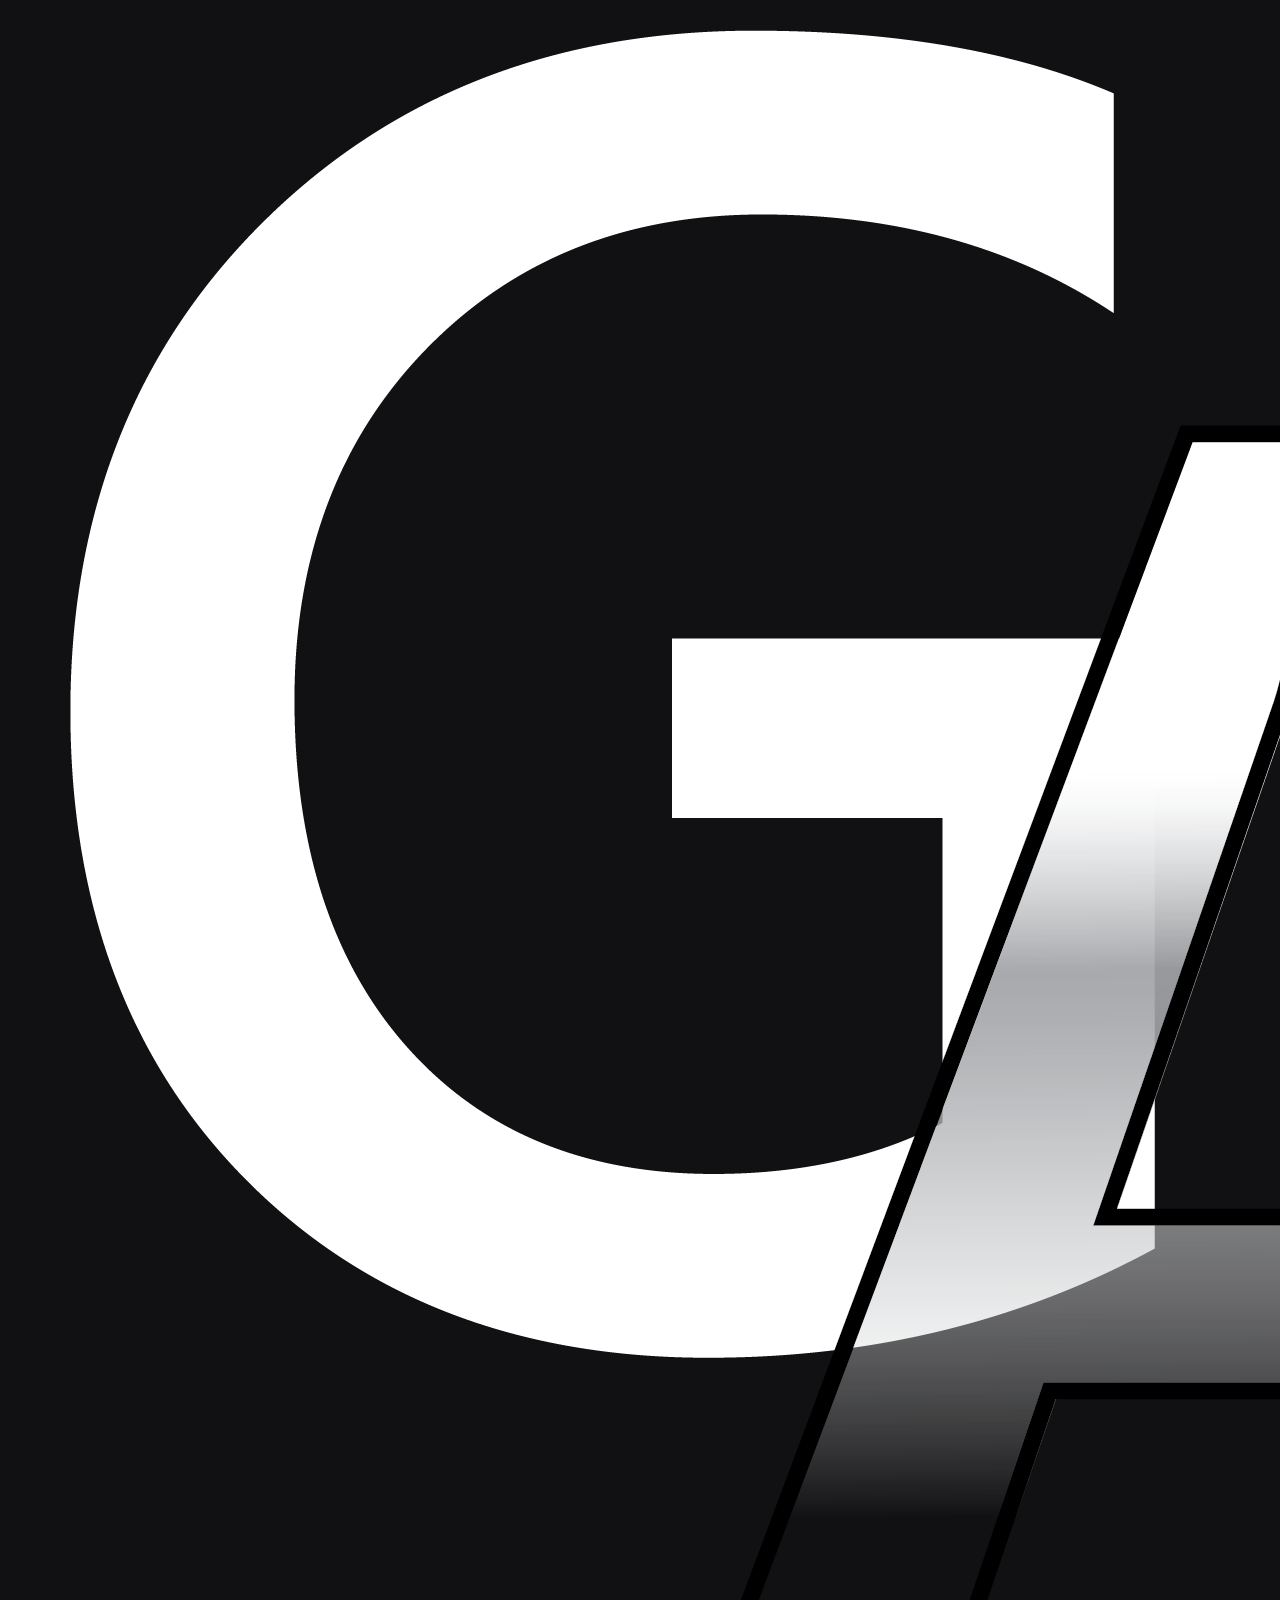
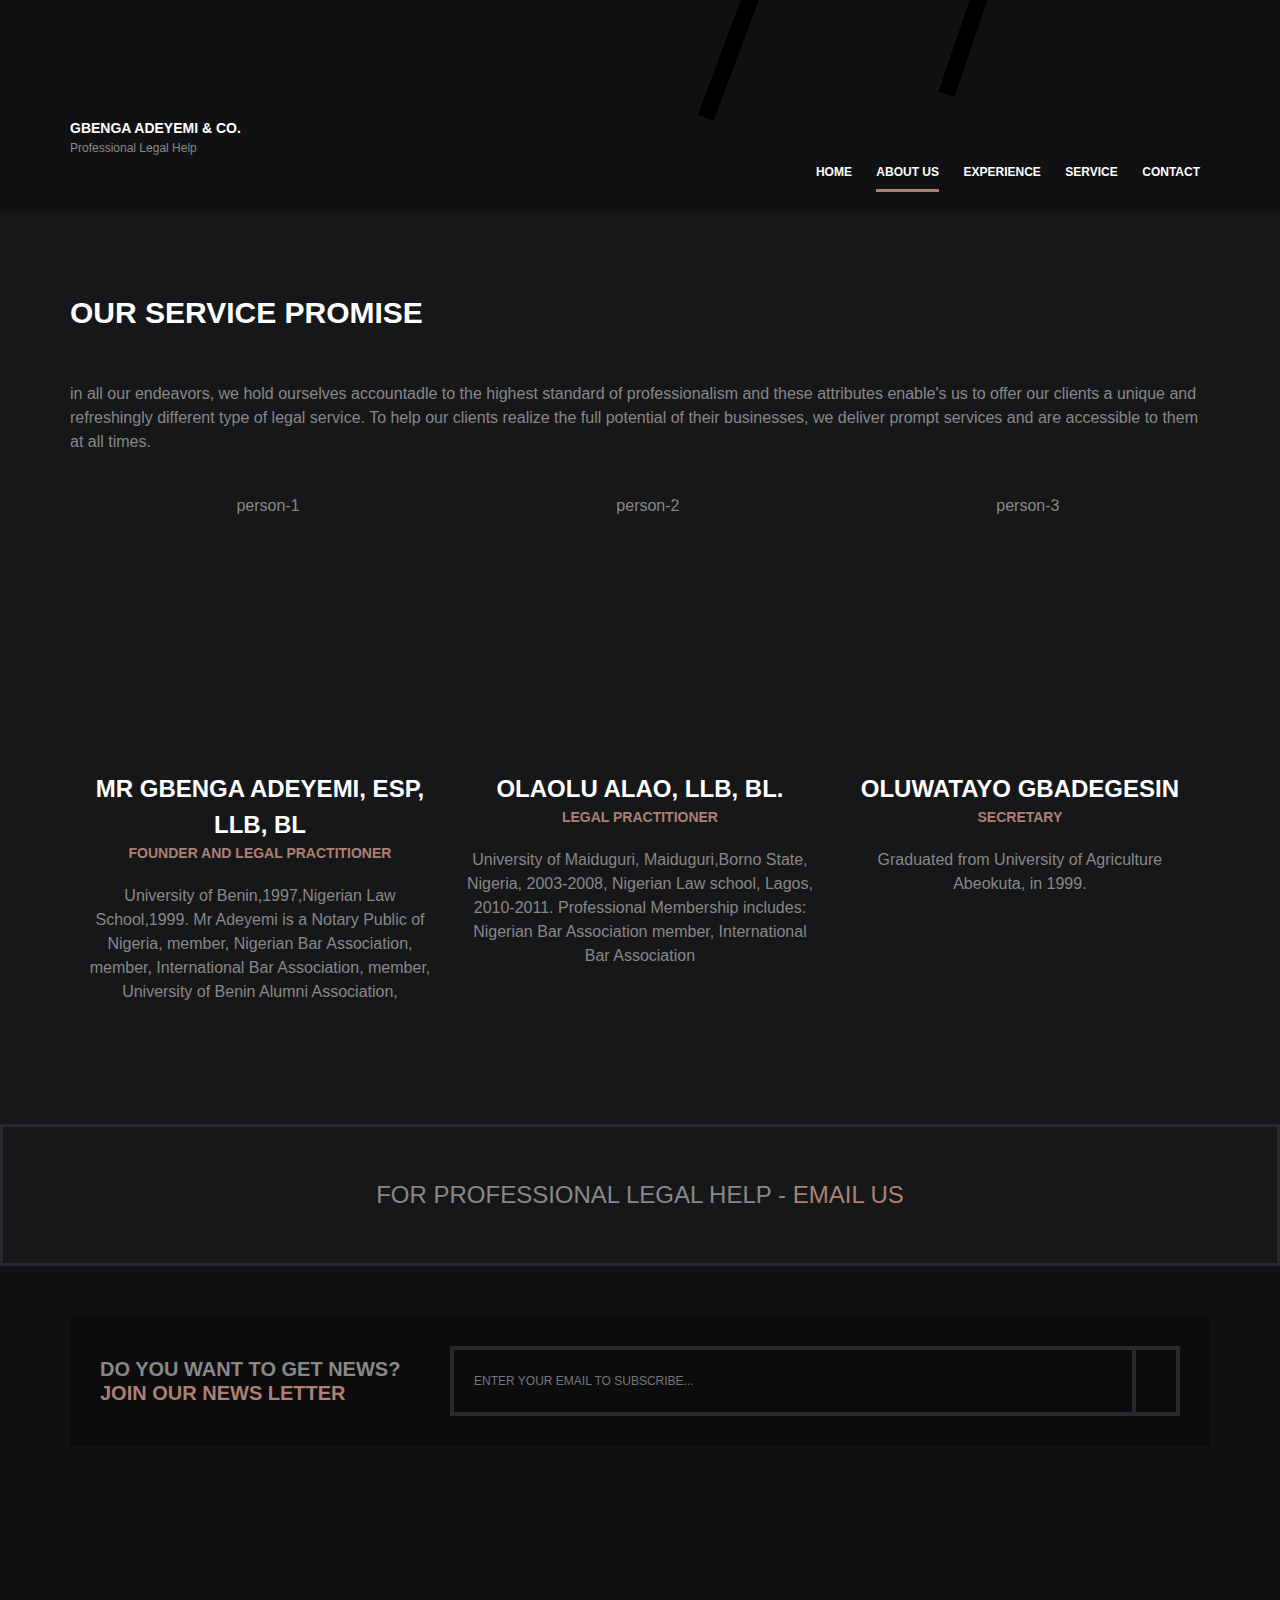
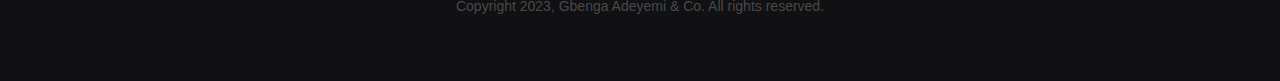
==== about.html @ aa5447c8 "first edit" ====
<!DOCTYPE html>
<html lang="en">
	<head>
		<meta charset="UTF-8">
		<meta http-equiv="X-UA-Compatible" content="IE=edge">
		<meta name="viewport" content="width=device-width, initial-scale=1.0,maximum-scale=1">
		
		<title>Gbenga Adeyemi & Co. | About Us</title>
		
		<!-- Loading third party fonts -->
		<link href="fonts/font-awesome.min.css" rel="stylesheet" type="text/css">
		<link href="fonts/novecento-font/novecento-font.css" rel="stylesheet" >

		<!-- Loading main css file -->
		<link rel="stylesheet" href="style.css">
		
		<!--[if lt IE 9]>
		<script src="js/ie-support/html5.js"></script>
		<script src="js/ie-support/respond.js"></script>
		<![endif]-->

	</head>


	<body>
		
		<div id="site-content">
			
			<header class="site-header">
				<div class="container">
					<a href="index.html" id="branding">
						<img src="images/logo 2.png" alt="Company Name" class="logo">
						<div class="branding-copy">
							<h1 class="site-title">Gbenga Adeyemi & Co.</h1>
							<small class="site-description">Professional Legal Help
							</small>
						</div>
					</a>

					<nav class="main-navigation">
						<button type="button" class="menu-toggle"><i class="fa fa-bars"></i></button>
						<ul class="menu">
							<li class="menu-item"><a href="index.html">Home</a></li>
							<li class="menu-item current-menu-item"><a href="about.html">About Us</a></li>
							<li class="menu-item"><a href="experience.html">Experience</a></li>
							<li class="menu-item"><a href="service.html">Service</a></li>
							<li class="menu-item"><a href="contact.html">Contact</a></li>
						</ul>
					</nav>
					<nav class="mobile-navigation"></nav>
				</div>
			</header> <!-- .site-header -->

			<main class="main-content">
				
				<div class="fullwidth-block content">
					<div class="container">
						<h2 class="entry-title">OUR SERVICE PROMISE</h2>
						<p>in all our endeavors, we hold ourselves accountadle to the highest standard of professionalism and these attributes enable's us to offer our clients a unique and refreshingly different type of legal service. To help our clients realize the full potential of their businesses, we deliver prompt services and are accessible to them at all times.</p>

						<div class="team">
							<figure class="team-image"><img src="lawyers/Mr-Gbenga-Adeyemi.jpg" alt="person-1"></figure>
							<h3 class="team-name">Mr Gbenga Adeyemi, ESP, LLB, BL </h3>
							<small class="team-desc">Founder and Legal Practitioner</small>
							<p>University of Benin,1997,Nigerian Law School,1999. Mr Adeyemi is a Notary Public of Nigeria, member, Nigerian Bar Association, member, International Bar Association, member, University of Benin Alumni Association,
							</p>
						</div>
						<div class="team">
							<figure class="team-image"><img src="lawyers/Olaolu-Alao.jpg" alt="person-2"></figure>
							<h3 class="team-name">Olaolu Alao, LLB, BL. </h3>
							<small class="team-desc">Legal Practitioner</small>
							<p>University of Maiduguri, Maiduguri,Borno State, Nigeria, 2003-2008, Nigerian Law school, Lagos, 2010-2011. Professional Membership includes: Nigerian Bar Association member, International Bar Association </p>
						</div>
						<div class="team">
							<figure class="team-image"><img src="lawyers/Oluwatayo-Gbadegesin.jpg" alt="person-3"></figure>
							<h3 class="team-name">Oluwatayo Gbadegesin</h3>
							<small class="team-desc">Secretary</small>
							<p>Graduated  from University  of Agriculture  Abeokuta,  in 1999.</p>
						</div>
						
					</div>
				</div>
				<div class="cta">
					For Professional Legal Help - <a href="mailto:gbengaadeyemiandco@gmail.com">EMAIL US</a>
				</div>

			</main> <!-- .main-content -->

			<footer class="site-footer">
				<div class="container">
					<div class="subscribe-form">
						<form action="#">
							<label for="#">
								<span>Do you want to get news?</span>
								<span>Join our news letter</span>
							</label>
							<div class="control">
								<input type="text" placeholder="Enter your email to subscribe...">
								<button type="submit"><img src="images/icon-envelope.png" alt=""></button>
														</form>
							</div>
					</div>
					<div class="social-links">
						<a href="#"><i class="fa fa-facebook"></i></a>
						<a href="#"><i class="fa fa-twitter"></i></a>
						<a href="#"><i class="fa fa-google-plus"></i></a>
						<a href="#"><i class="fa fa-pinterest"></i></a>
					</div>
					<div class="copy">
						<p>Copyright 2023, Gbenga Adeyemi & Co. All rights reserved.</p>
					</div>
				</div>
			</footer> <!-- .site-footer -->
		</div> <!-- #site-content -->

		

		<script src="js/jquery-1.11.1.min.js"></script>
		<script src="js/plugins.js"></script>
		<script src="js/app.js"></script>
		
	</body>

</html>
---- fonts/novecento-font/novecento-font.css ----
/*
 * Web Fonts from fontspring.com
 *
 * All OpenType features and all extended glyphs have been removed.
 * Fully installable fonts can be purchased at http://www.fontspring.com
 *
 * The fonts included in this stylesheet are subject to the End User License you purchased
 * from Fontspring. The fonts are protected under domestic and international trademark and 
 * copyright law. You are prohibited from modifying, reverse engineering, duplicating, or
 * distributing this font software.
 *
 * (c) 2010-2014 Fontspring
 *
 *
 *
 *
 * The fonts included are copyrighted by the vendor listed below.
 *
 * Vendor:      Synthview Type Design
 * License URL: http://www.fontspring.com/licenses/synthview/webfont
 *
 *
 */

@font-face {
    font-family: 'Novecento Sans';
    src: url('Novecentosanswide-Bold-webfont.eot');
    src: url('Novecentosanswide-Bold-webfont.eot?#iefix') format('embedded-opentype'),
         url('Novecentosanswide-Bold-webfont.woff2') format('woff2'),
         url('Novecentosanswide-Bold-webfont.woff') format('woff'),
         url('Novecentosanswide-Bold-webfont.ttf') format('truetype'),
         url('Novecentosanswide-Bold-webfont.svg#novecento_sans_wide_bookbold') format('svg');
    font-weight: 700;
    font-style: normal;

}

@font-face {
    font-family: 'Novecento Sans';
    src: url('Novecentosanswide-Book-webfont.eot');
    src: url('Novecentosanswide-Book-webfont.eot?#iefix') format('embedded-opentype'),
         url('Novecentosanswide-Book-webfont.woff2') format('woff2'),
         url('Novecentosanswide-Book-webfont.woff') format('woff'),
         url('Novecentosanswide-Book-webfont.ttf') format('truetype'),
         url('Novecentosanswide-Book-webfont.svg#novecento_sans_widebook') format('svg');
    font-weight: 300;
    font-style: normal;

}

@font-face {
    font-family: 'Novecento Sans';
    src: url('Novecentosanswide-DemiBold-webfont.eot');
    src: url('Novecentosanswide-DemiBold-webfont.eot?#iefix') format('embedded-opentype'),
         url('Novecentosanswide-DemiBold-webfont.woff2') format('woff2'),
         url('Novecentosanswide-DemiBold-webfont.woff') format('woff'),
         url('Novecentosanswide-DemiBold-webfont.ttf') format('truetype'),
         url('Novecentosanswide-DemiBold-webfont.svg#novecento_sans_widedemibold') format('svg');
    font-weight: 600;
    font-style: normal;

}

@font-face {
    font-family: 'Novecento Sans';
    src: url('Novecentosanswide-Light-webfont.eot');
    src: url('Novecentosanswide-Light-webfont.eot?#iefix') format('embedded-opentype'),
         url('Novecentosanswide-Light-webfont.woff2') format('woff2'),
         url('Novecentosanswide-Light-webfont.woff') format('woff'),
         url('Novecentosanswide-Light-webfont.ttf') format('truetype'),
         url('Novecentosanswide-Light-webfont.svg#novecento_sans_widelight') format('svg');
    font-weight: 200;
    font-style: normal;

}

@font-face {
    font-family: 'Novecento Sans';
    src: url('Novecentosanswide-Medium-webfont.eot');
    src: url('Novecentosanswide-Medium-webfont.eot?#iefix') format('embedded-opentype'),
         url('Novecentosanswide-Medium-webfont.woff2') format('woff2'),
         url('Novecentosanswide-Medium-webfont.woff') format('woff'),
         url('Novecentosanswide-Medium-webfont.ttf') format('truetype'),
         url('Novecentosanswide-Medium-webfont.svg#novecento_sans_widemedium') format('svg');
    font-weight: 500;
    font-style: normal;

}

@font-face {
    font-family: 'Novecento Sans';
    src: url('Novecentosanswide-Normal-webfont.eot');
    src: url('Novecentosanswide-Normal-webfont.eot?#iefix') format('embedded-opentype'),
         url('Novecentosanswide-Normal-webfont.woff2') format('woff2'),
         url('Novecentosanswide-Normal-webfont.woff') format('woff'),
         url('Novecentosanswide-Normal-webfont.ttf') format('truetype'),
         url('Novecentosanswide-Normal-webfont.svg#novecento_sans_widenormal') format('svg');
    font-weight: 400;
    font-style: normal;

}
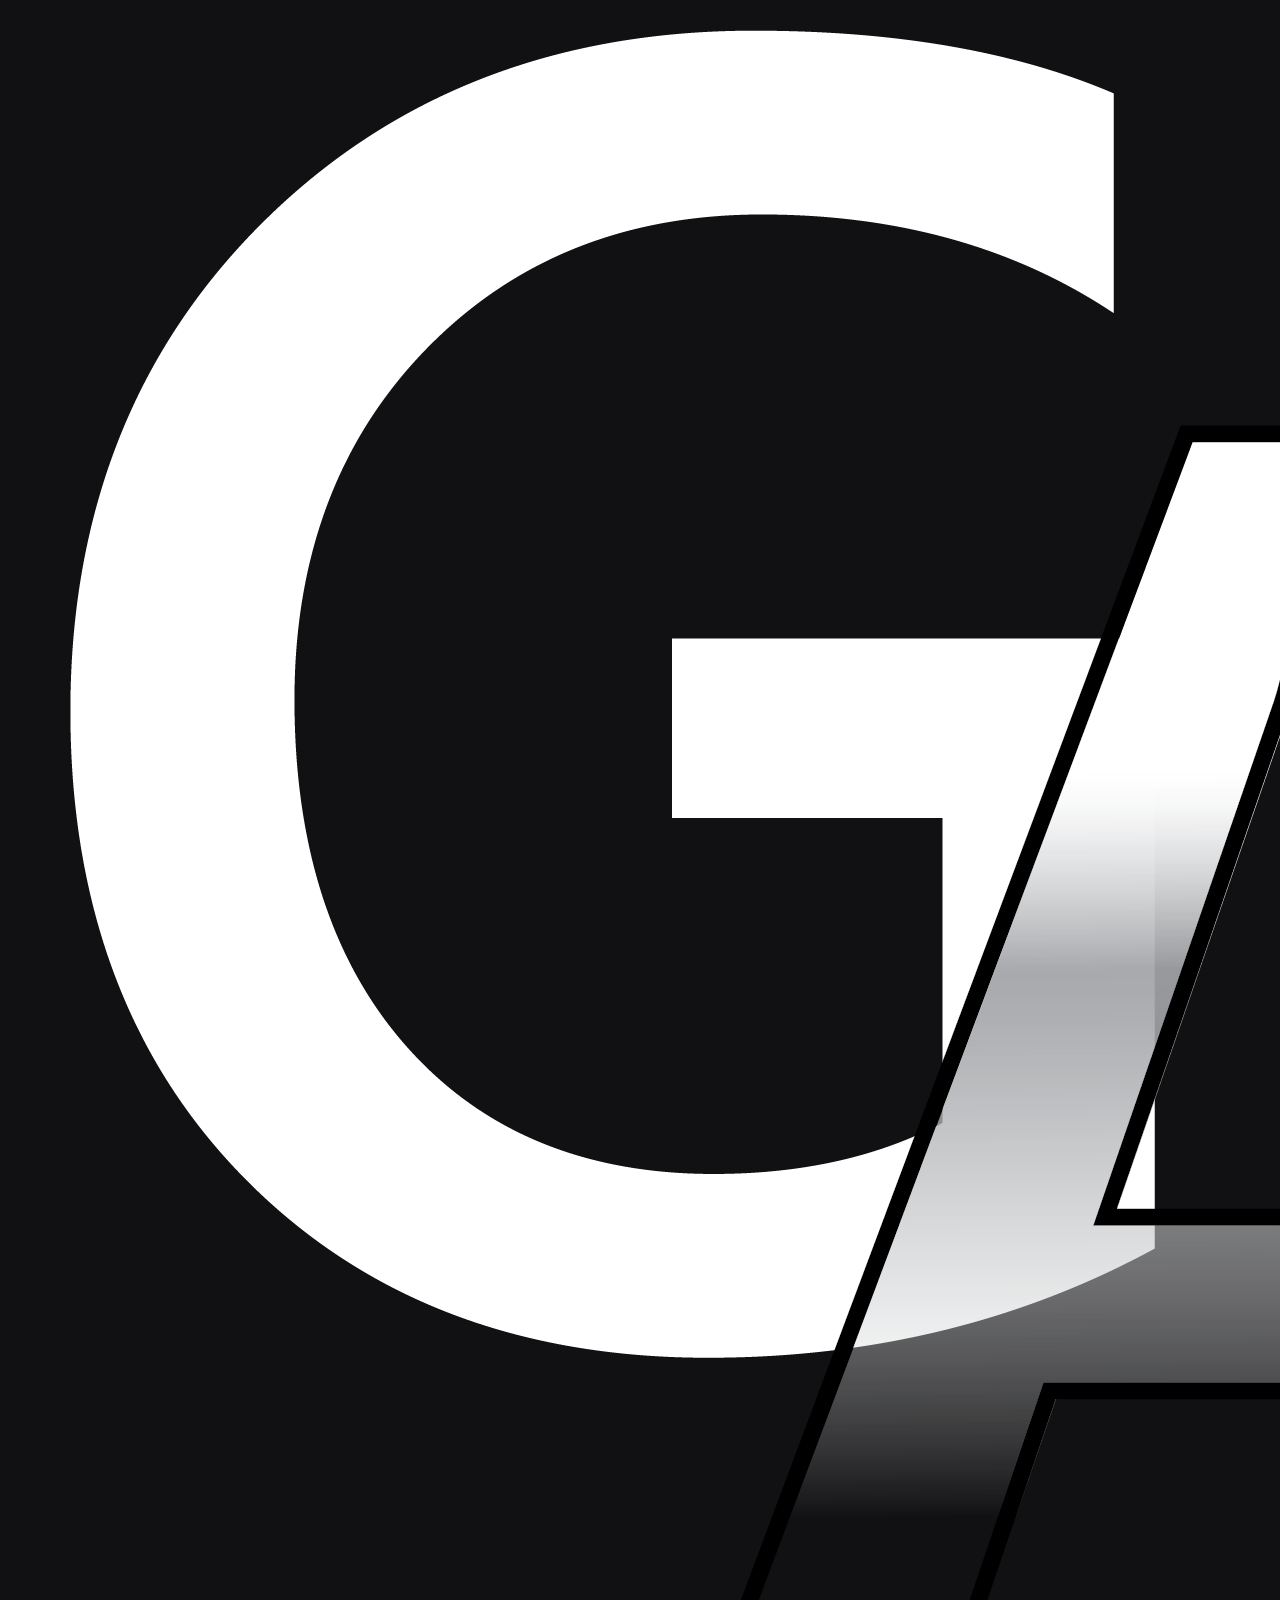
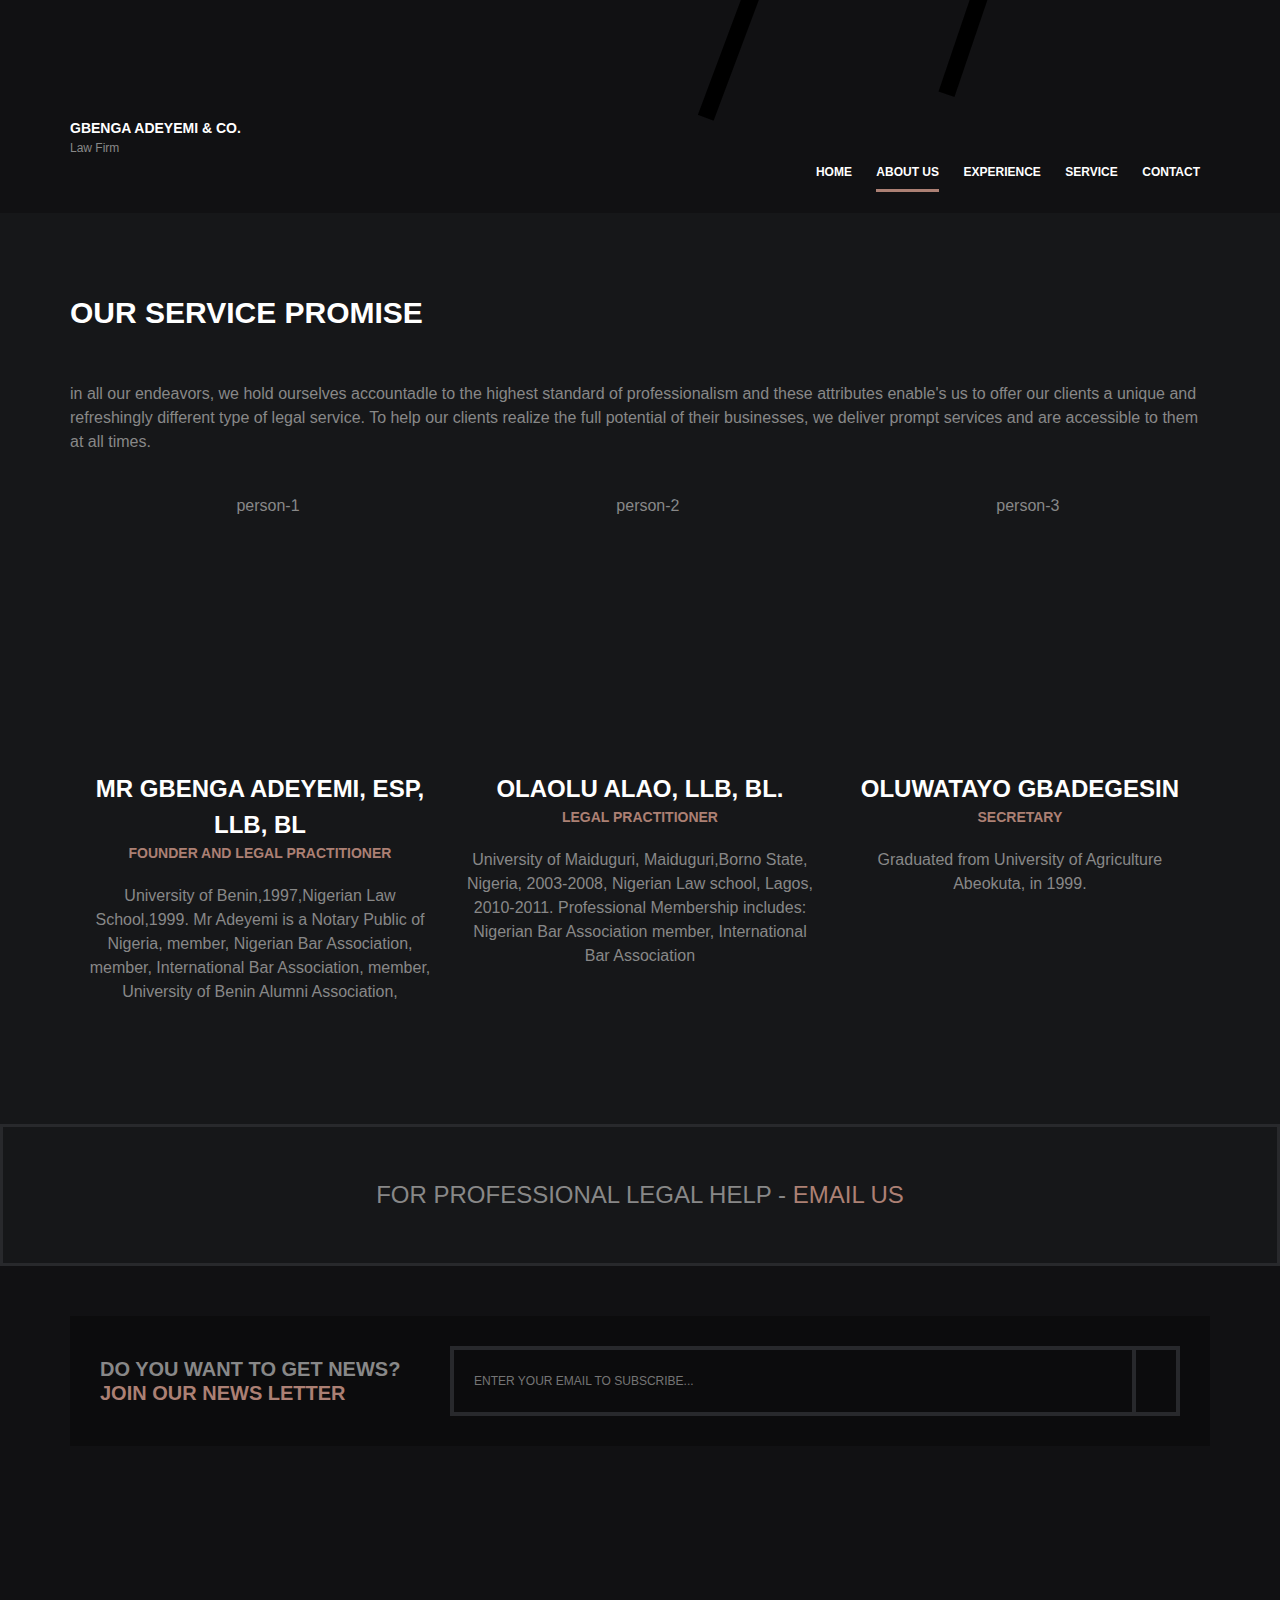
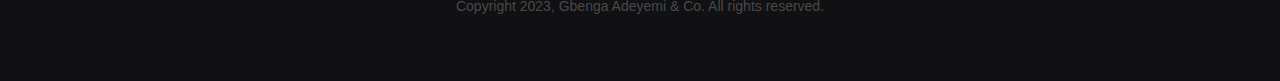
==== commit 43932128: "Update about.html" ====
--- a/about.html
+++ b/about.html
@@ -8,6 +8,7 @@
 		<title>Gbenga Adeyemi & Co. | About Us</title>
 		
 		<!-- Loading third party fonts -->
+		<link rel="icon" href="images/logo.png" type="image/x-icon">
 		<link href="fonts/font-awesome.min.css" rel="stylesheet" type="text/css">
 		<link href="fonts/novecento-font/novecento-font.css" rel="stylesheet" >
 
@@ -32,7 +33,7 @@
 						<img src="images/logo 2.png" alt="Company Name" class="logo">
 						<div class="branding-copy">
 							<h1 class="site-title">Gbenga Adeyemi & Co.</h1>
-							<small class="site-description">Professional Legal Help
+							<small class="site-description">Law Firm
 							</small>
 						</div>
 					</a>
@@ -121,4 +122,4 @@
 		
 	</body>
 
-</html>+</html>
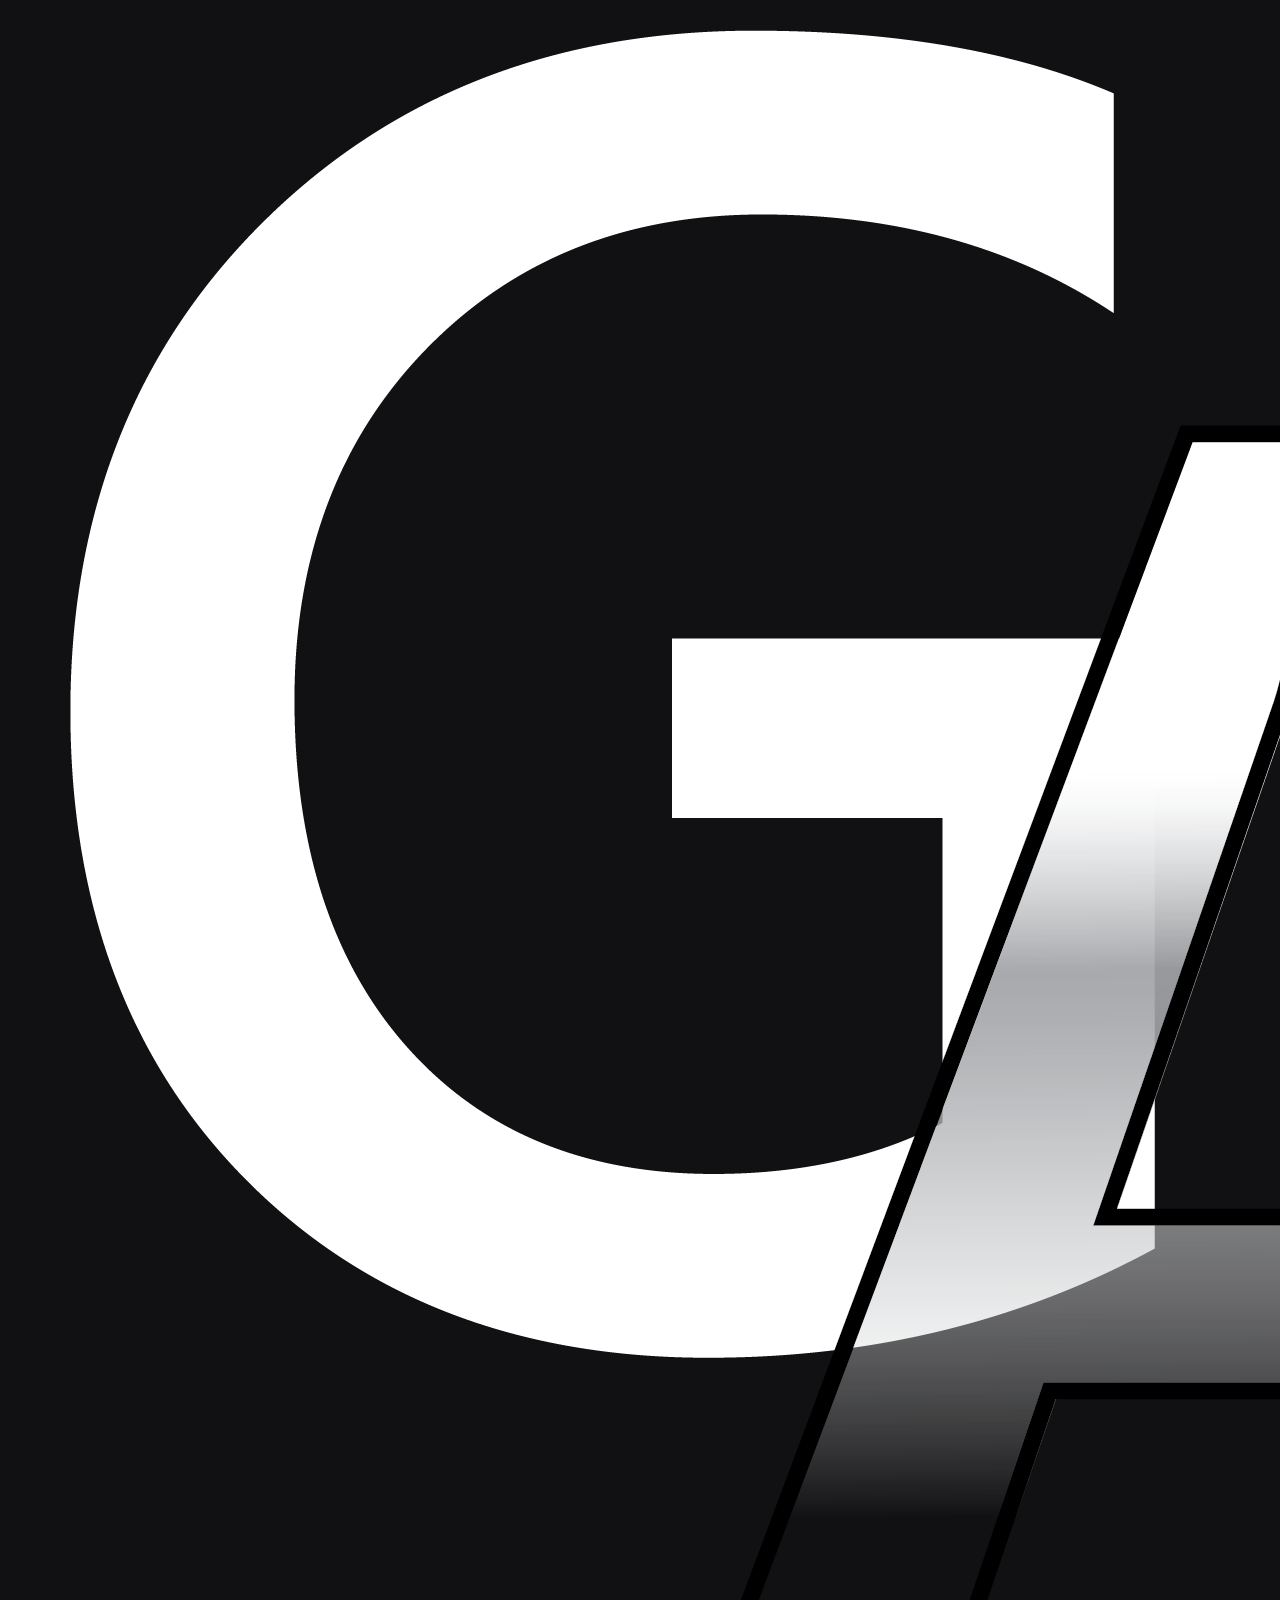
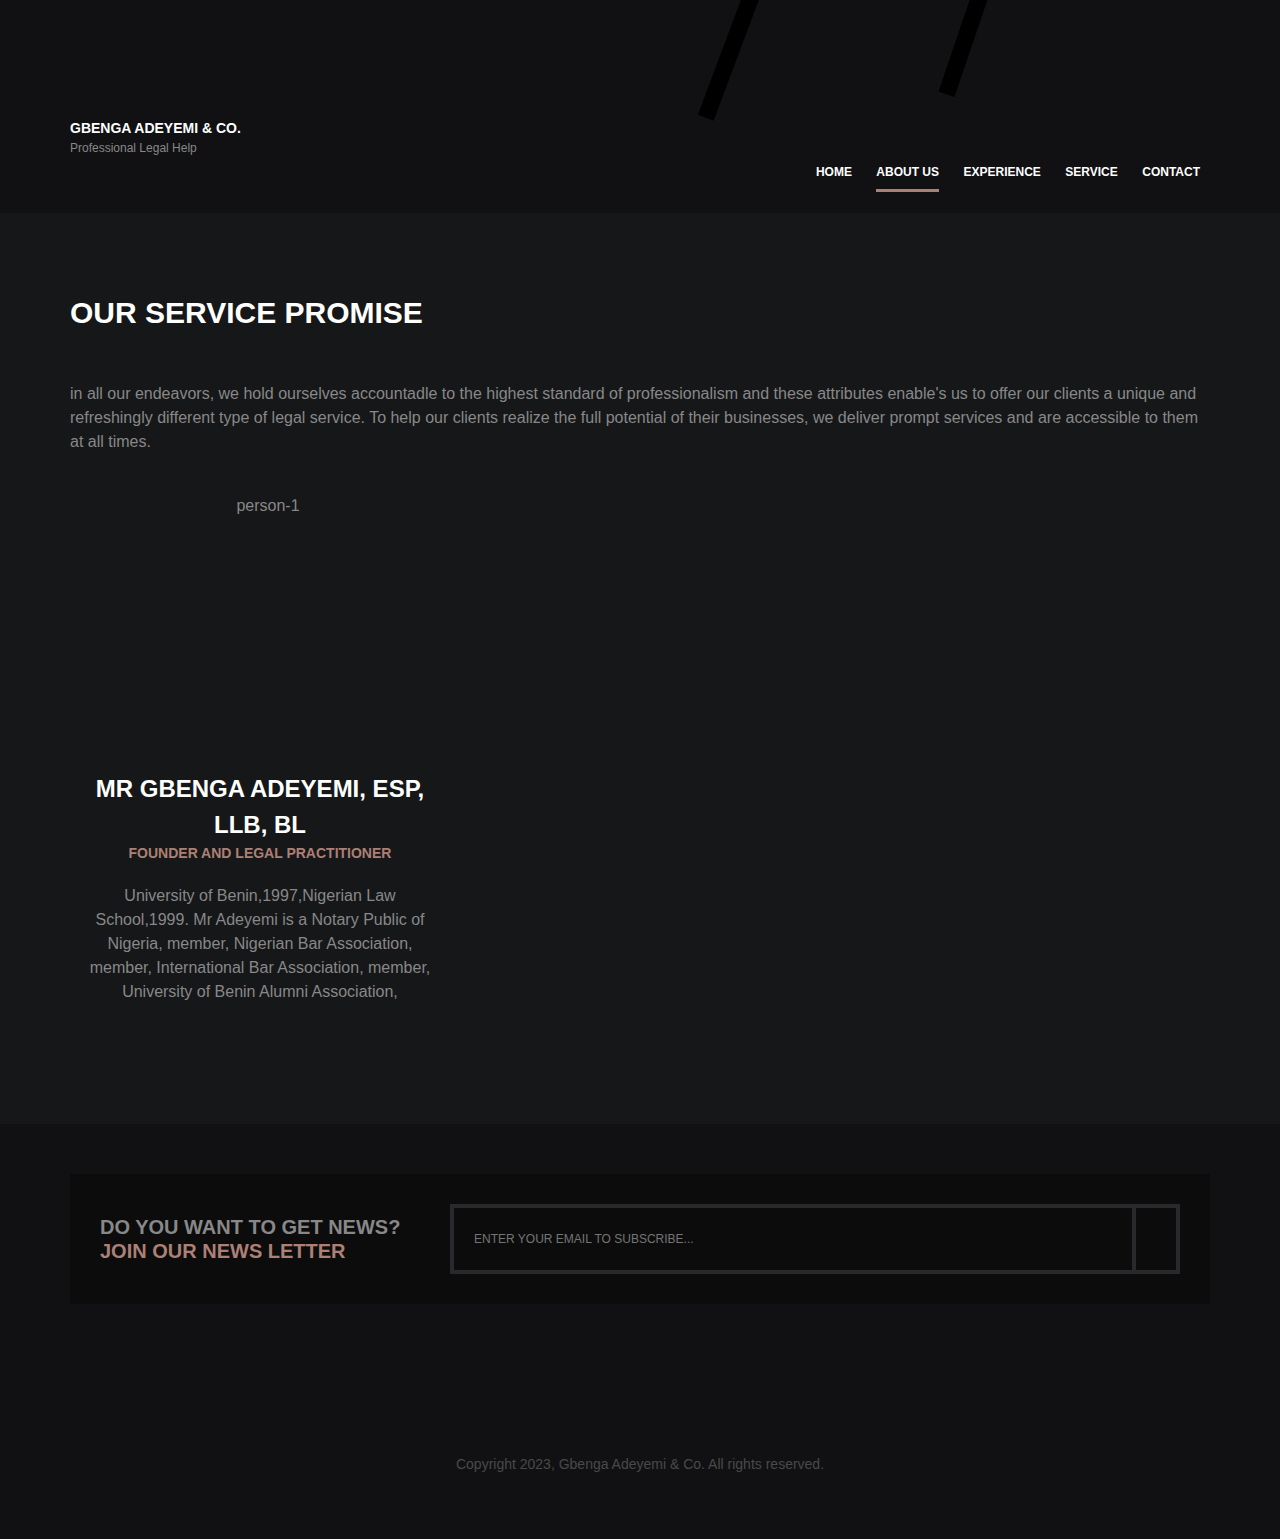
==== commit 70dacc7b: "Update about.html" ====
--- a/about.html
+++ b/about.html
@@ -8,7 +8,6 @@
 		<title>Gbenga Adeyemi & Co. | About Us</title>
 		
 		<!-- Loading third party fonts -->
-		<link rel="icon" href="images/logo.png" type="image/x-icon">
 		<link href="fonts/font-awesome.min.css" rel="stylesheet" type="text/css">
 		<link href="fonts/novecento-font/novecento-font.css" rel="stylesheet" >
 
@@ -33,7 +32,7 @@
 						<img src="images/logo 2.png" alt="Company Name" class="logo">
 						<div class="branding-copy">
 							<h1 class="site-title">Gbenga Adeyemi & Co.</h1>
-							<small class="site-description">Law Firm
+							<small class="site-description">Professional Legal Help
 							</small>
 						</div>
 					</a>
@@ -66,23 +65,8 @@
 							<p>University of Benin,1997,Nigerian Law School,1999. Mr Adeyemi is a Notary Public of Nigeria, member, Nigerian Bar Association, member, International Bar Association, member, University of Benin Alumni Association,
 							</p>
 						</div>
-						<div class="team">
-							<figure class="team-image"><img src="lawyers/Olaolu-Alao.jpg" alt="person-2"></figure>
-							<h3 class="team-name">Olaolu Alao, LLB, BL. </h3>
-							<small class="team-desc">Legal Practitioner</small>
-							<p>University of Maiduguri, Maiduguri,Borno State, Nigeria, 2003-2008, Nigerian Law school, Lagos, 2010-2011. Professional Membership includes: Nigerian Bar Association member, International Bar Association </p>
-						</div>
-						<div class="team">
-							<figure class="team-image"><img src="lawyers/Oluwatayo-Gbadegesin.jpg" alt="person-3"></figure>
-							<h3 class="team-name">Oluwatayo Gbadegesin</h3>
-							<small class="team-desc">Secretary</small>
-							<p>Graduated  from University  of Agriculture  Abeokuta,  in 1999.</p>
-						</div>
 						
 					</div>
-				</div>
-				<div class="cta">
-					For Professional Legal Help - <a href="mailto:gbengaadeyemiandco@gmail.com">EMAIL US</a>
 				</div>
 
 			</main> <!-- .main-content -->
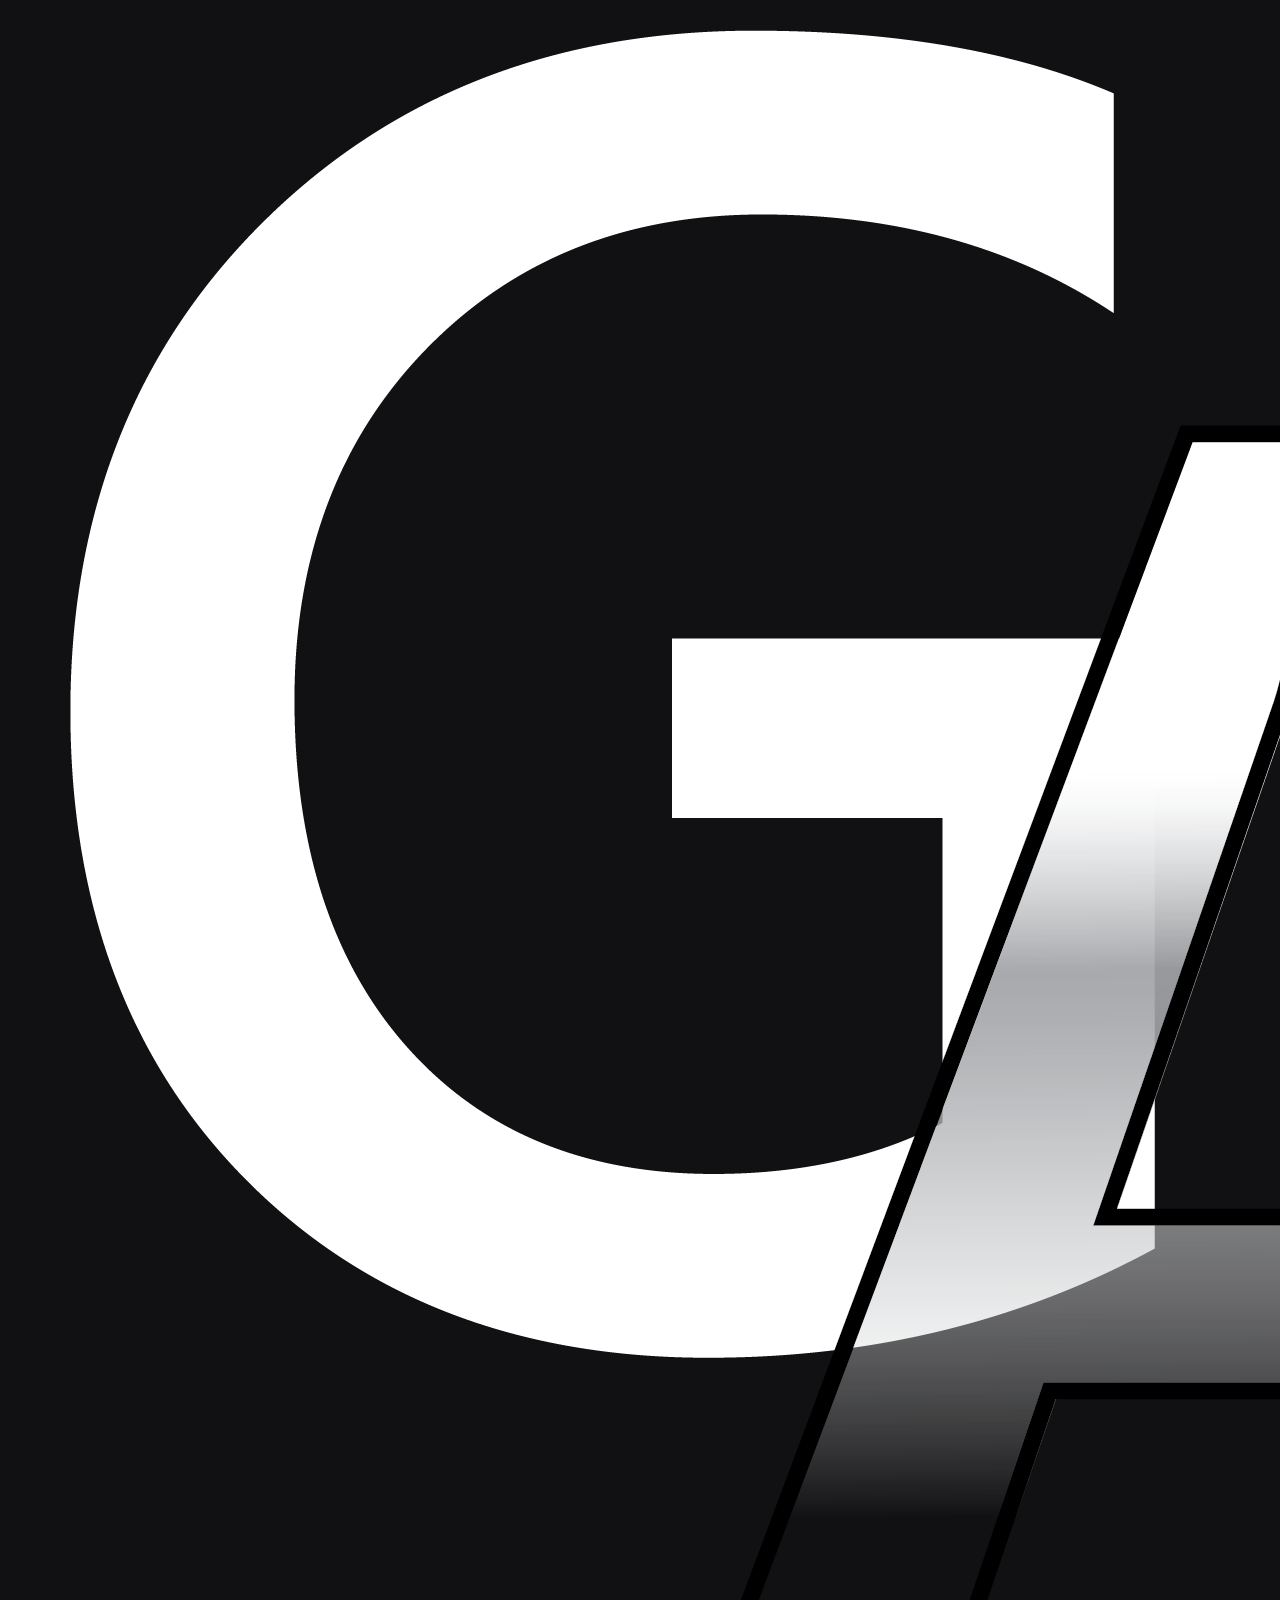
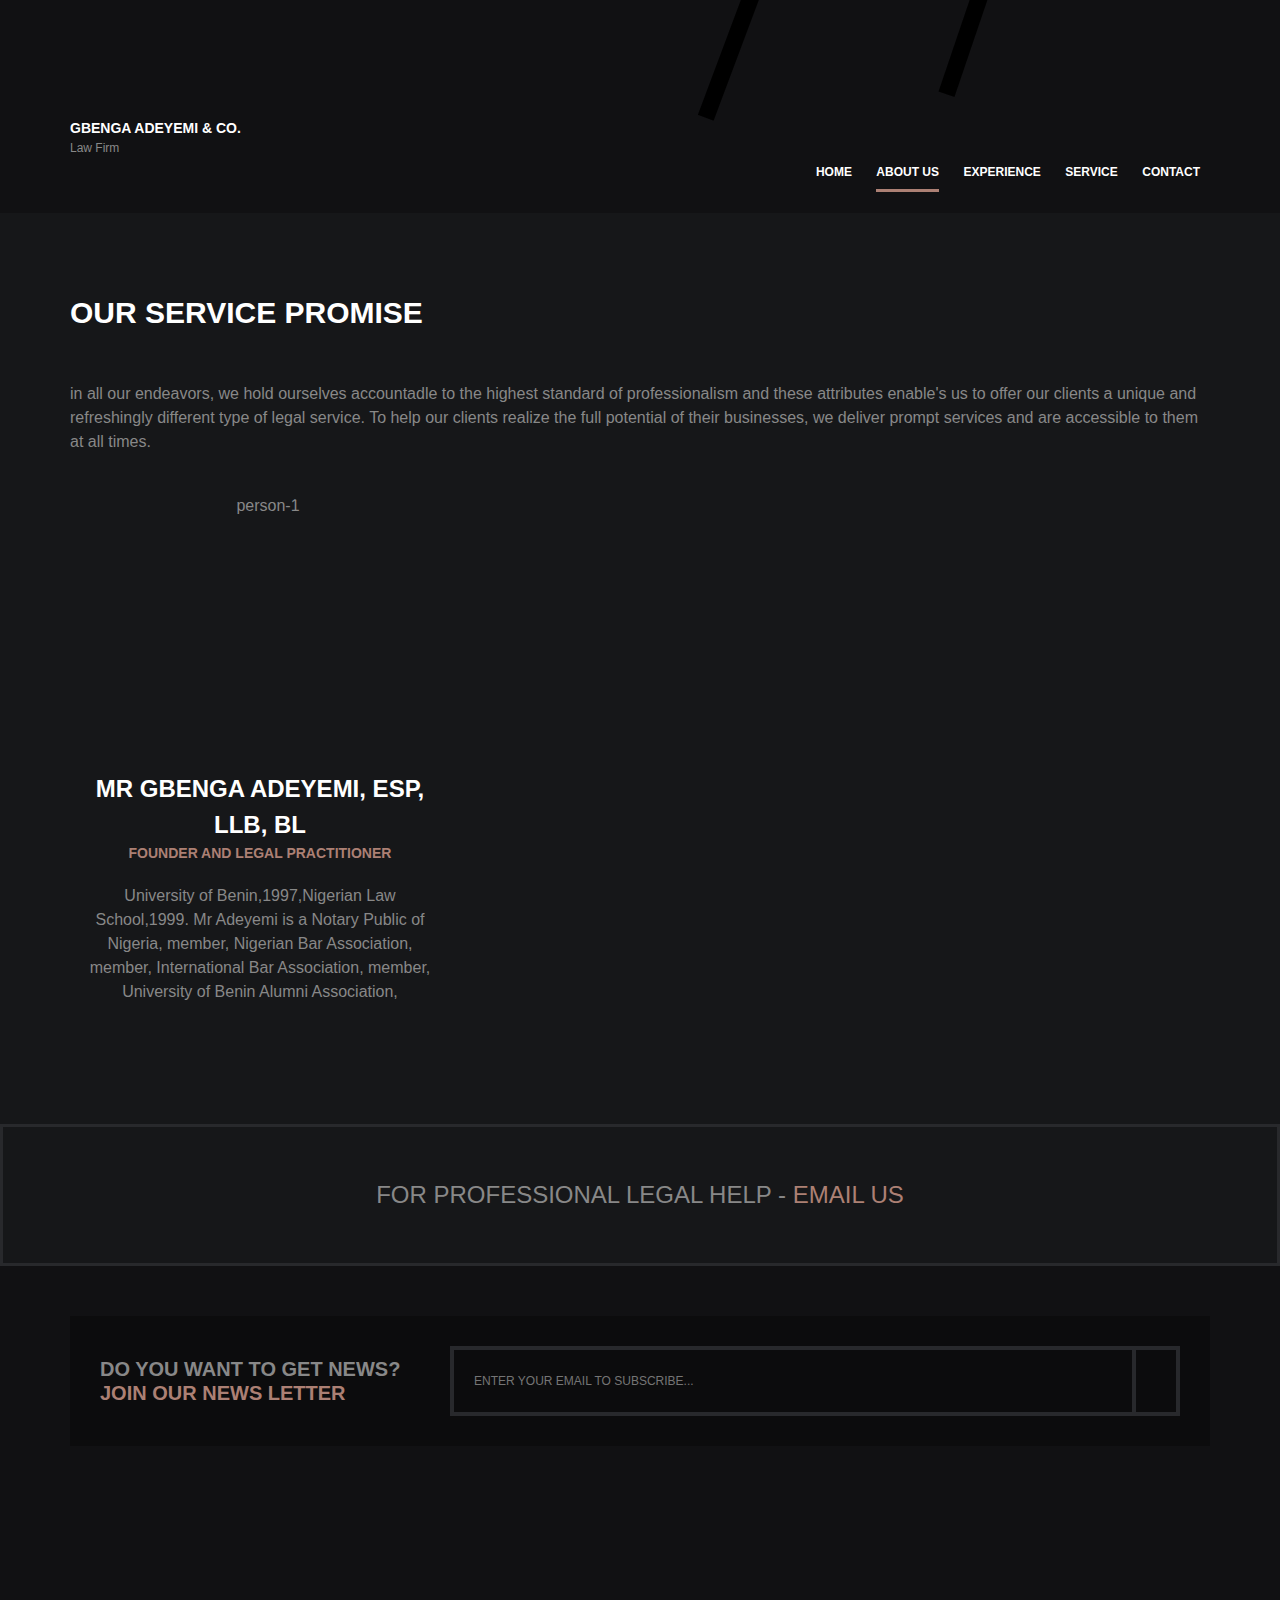
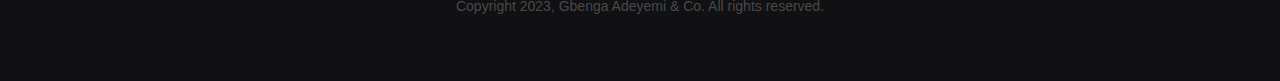
==== commit cad971e4: "Update about.html" ====
--- a/about.html
+++ b/about.html
@@ -1,6 +1,22 @@
 <!DOCTYPE html>
 <html lang="en">
 	<head>
+		<!-- Google Tag Manager -->
+<script>(function(w,d,s,l,i){w[l]=w[l]||[];w[l].push({'gtm.start':
+new Date().getTime(),event:'gtm.js'});var f=d.getElementsByTagName(s)[0],
+j=d.createElement(s),dl=l!='dataLayer'?'&l='+l:'';j.async=true;j.src=
+'https://www.googletagmanager.com/gtm.js?id='+i+dl;f.parentNode.insertBefore(j,f);
+})(window,document,'script','dataLayer','GTM-WQ8XW2ZT');</script>
+<!-- End Google Tag Manager -->
+		<!-- Google tag (gtag.js) -->
+<script async src="https://www.googletagmanager.com/gtag/js?id=G-79X5DW6YYZ"></script>
+<script>
+  window.dataLayer = window.dataLayer || [];
+  function gtag(){dataLayer.push(arguments);}
+  gtag('js', new Date());
+
+  gtag('config', 'G-79X5DW6YYZ');
+</script>
 		<meta charset="UTF-8">
 		<meta http-equiv="X-UA-Compatible" content="IE=edge">
 		<meta name="viewport" content="width=device-width, initial-scale=1.0,maximum-scale=1">
@@ -8,6 +24,7 @@
 		<title>Gbenga Adeyemi & Co. | About Us</title>
 		
 		<!-- Loading third party fonts -->
+		<link rel="icon" href="images/logo.png" type="image/x-icon">
 		<link href="fonts/font-awesome.min.css" rel="stylesheet" type="text/css">
 		<link href="fonts/novecento-font/novecento-font.css" rel="stylesheet" >
 
@@ -23,6 +40,10 @@
 
 
 	<body>
+		<!-- Google Tag Manager (noscript) -->
+<noscript><iframe src="https://www.googletagmanager.com/ns.html?id=GTM-WQ8XW2ZT"
+height="0" width="0" style="display:none;visibility:hidden"></iframe></noscript>
+<!-- End Google Tag Manager (noscript) -->
 		
 		<div id="site-content">
 			
@@ -32,7 +53,7 @@
 						<img src="images/logo 2.png" alt="Company Name" class="logo">
 						<div class="branding-copy">
 							<h1 class="site-title">Gbenga Adeyemi & Co.</h1>
-							<small class="site-description">Professional Legal Help
+							<small class="site-description">Law Firm
 							</small>
 						</div>
 					</a>
@@ -66,7 +87,11 @@
 							</p>
 						</div>
 						
+						
 					</div>
+				</div>
+				<div class="cta">
+					For Professional Legal Help - <a href="mailto:gbengaadeyemiandco@gmail.com">EMAIL US</a>
 				</div>
 
 			</main> <!-- .main-content -->
